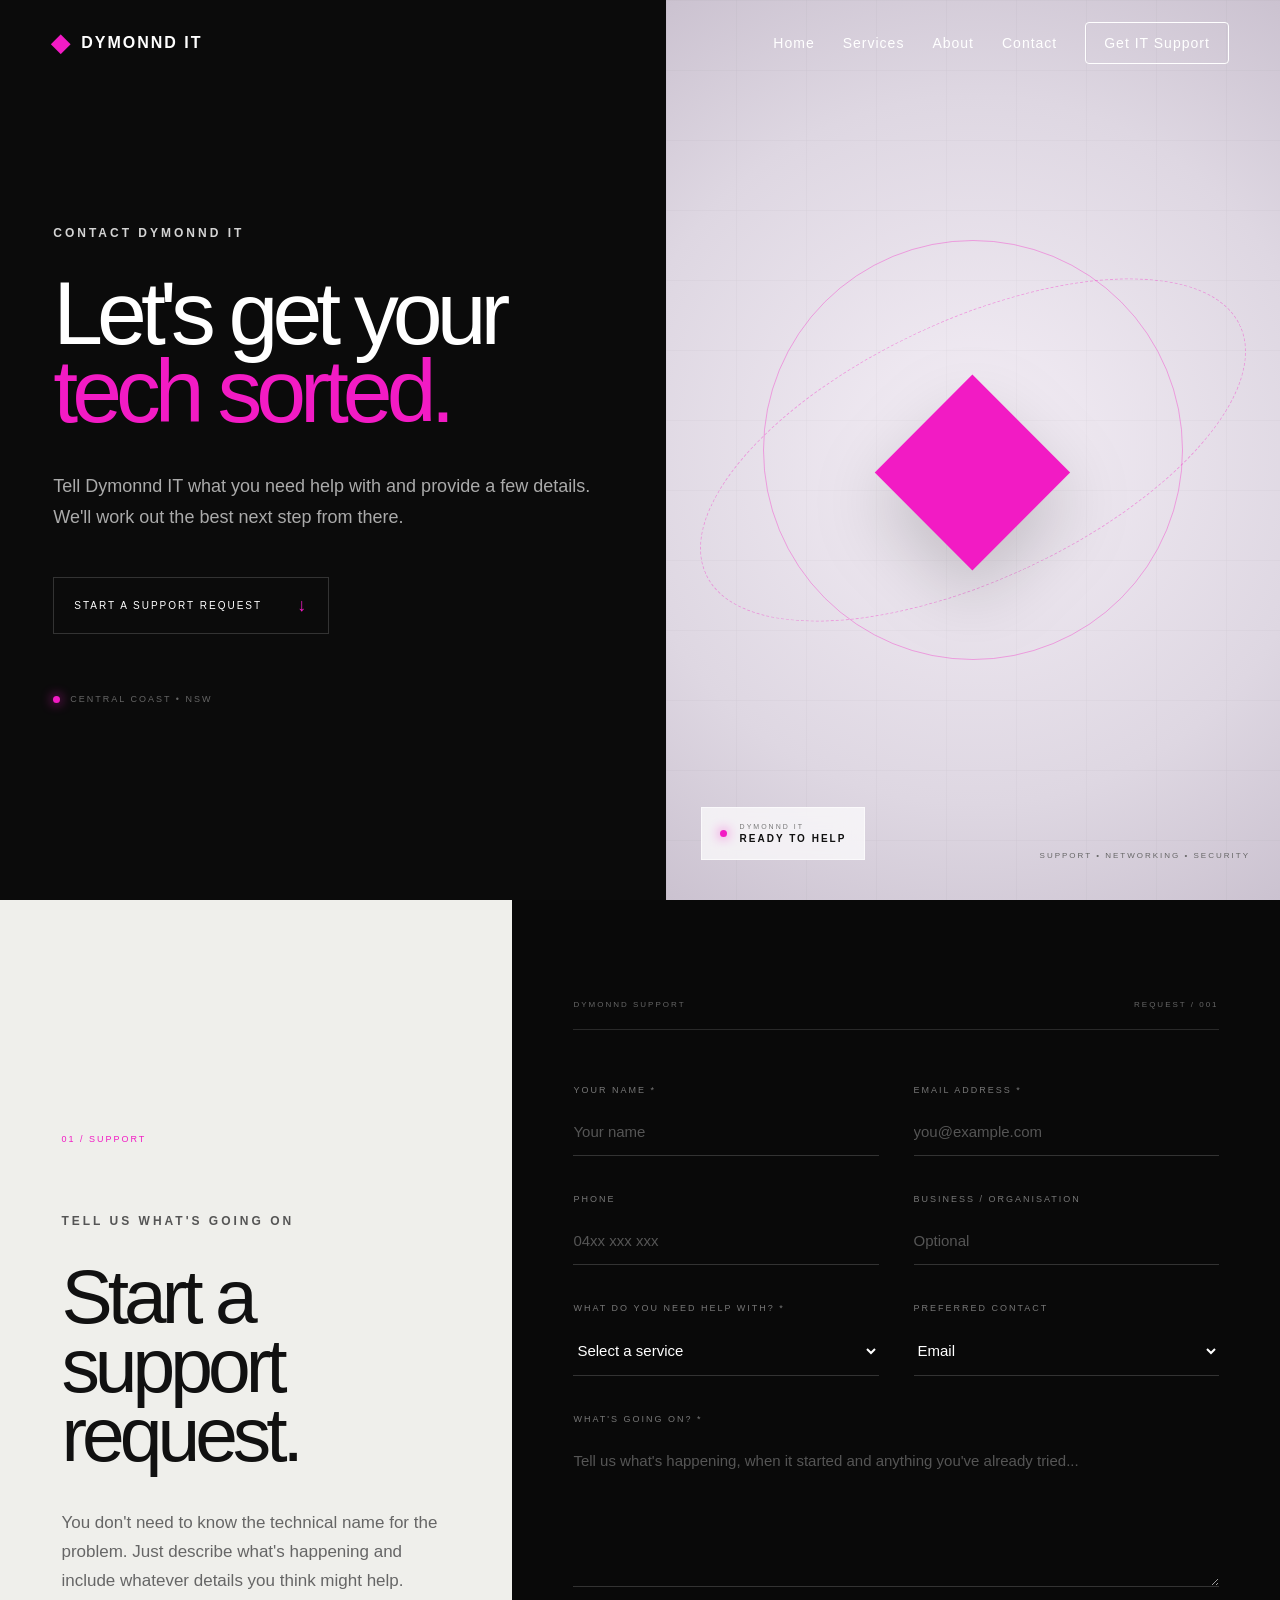
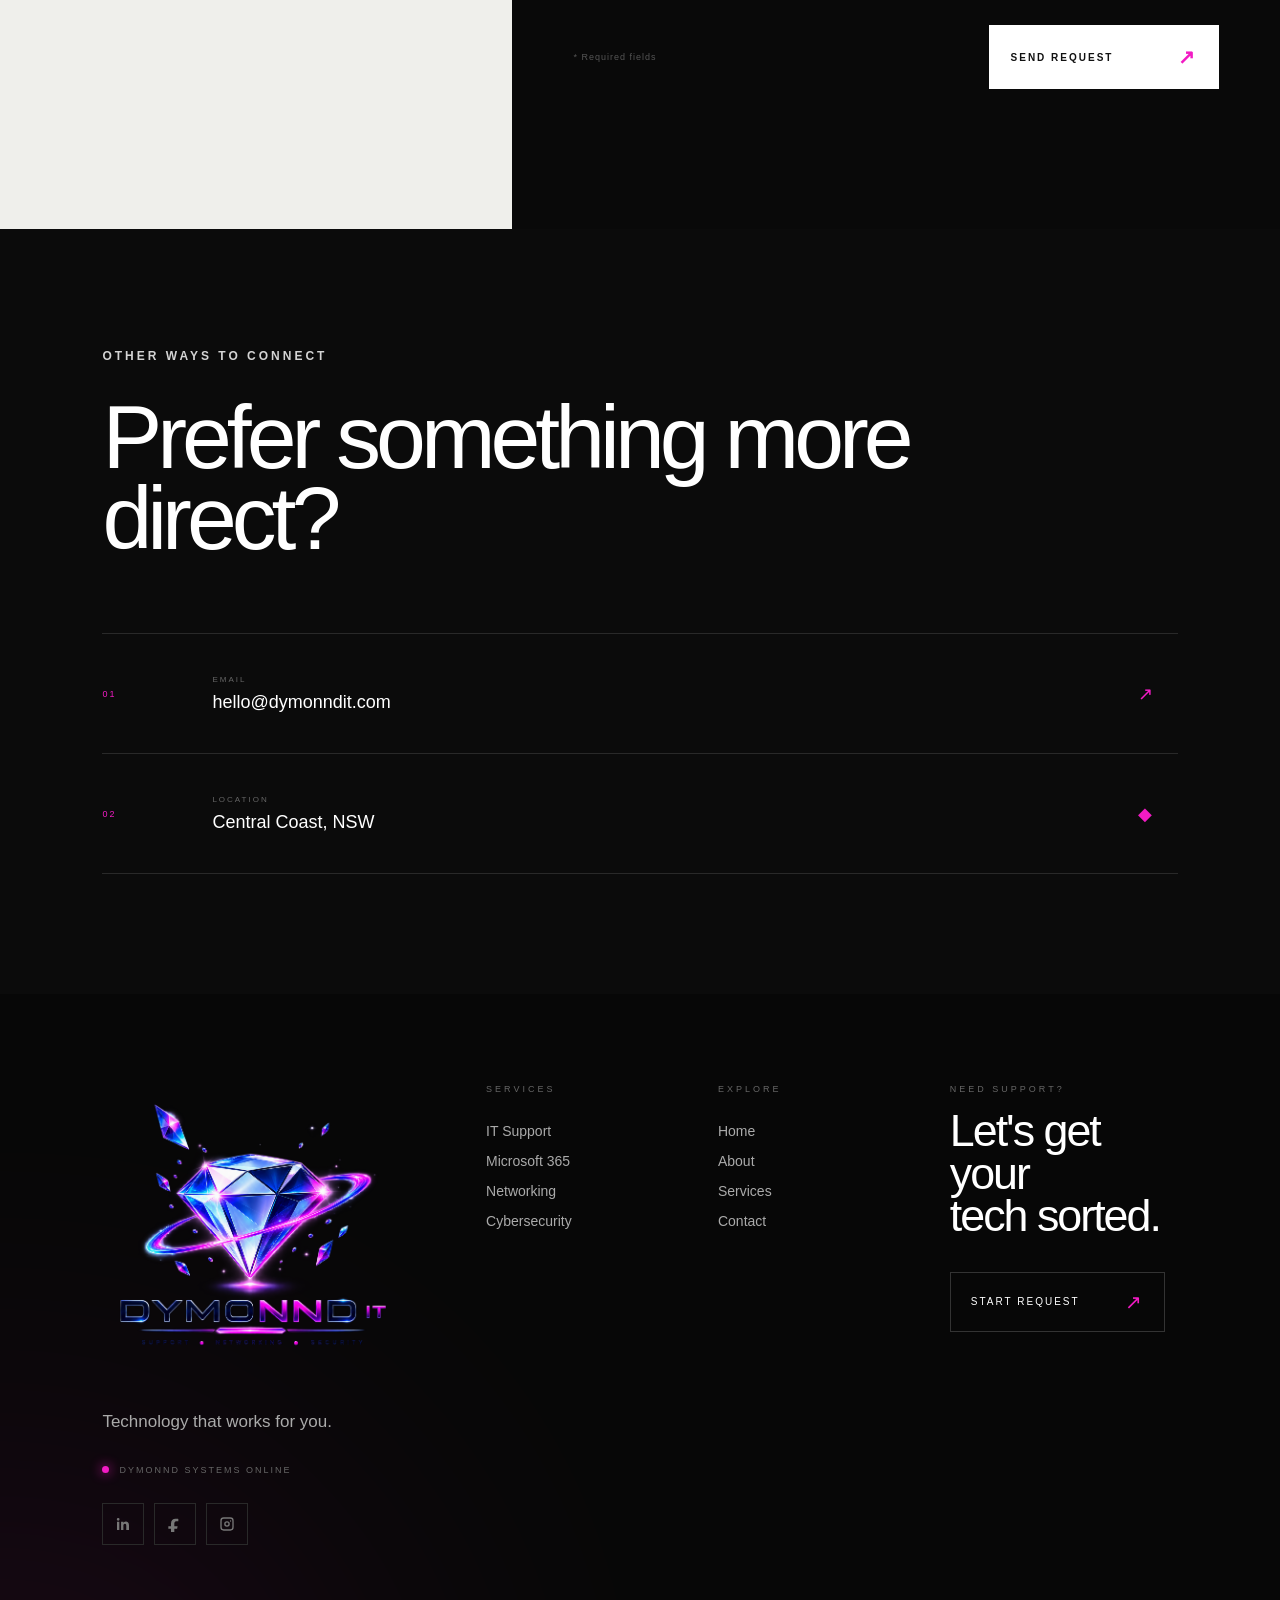
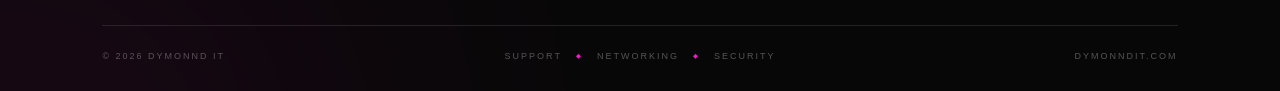
==== contact.html @ 3eb5b834 "Add contact and services pages with corresponding HTML structure and styles - Created contact.html w" ====
<!DOCTYPE html>
<html lang="en">

<head>
    <meta charset="UTF-8">

    <meta
        name="viewport"
        content="width=device-width, initial-scale=1.0"
    >

    <title>Contact | Dymonnd IT</title>

    <link rel="stylesheet" href="css/style.css">
    <link
    rel="icon"
    type="image/png"
    href="favicon.png"
>
</head>


<body>


    <!-- =========================
         NAVIGATION
    ========================== -->

    <header class="site-header">

    <a href="index.html" class="brand">
        <span class="brand-diamond">◆</span>
        <span>DYMONND IT</span>
    </a>


    <!-- DESKTOP NAV -->
    <nav class="desktop-nav">

        <a href="index.html">Home</a>

        <a href="services.html">Services</a>

        <a href="about.html">About</a>

        <a href="contact.html">Contact</a>

        <a
            href="contact.html"
            class="nav-button"
        >
            Get IT Support
        </a>

    </nav>


    <!-- MOBILE MENU BUTTON -->
    <button
        class="menu-toggle"
        type="button"
        aria-label="Open navigation menu"
        aria-expanded="false"
    >

        <span></span>
        <span></span>
        <span></span>

    </button>


    <!-- MOBILE MENU -->
    <div class="mobile-menu">

        <div class="mobile-menu-inner">

            <p class="mobile-menu-label">
                DYMONND / NAVIGATION
            </p>


            <a href="index.html">
                <span>01</span>
                Home
            </a>

            <a href="services.html">
                <span>02</span>
                Services
            </a>

            <a href="about.html">
                <span>03</span>
                About
            </a>

            <a href="contact.html">
                <span>04</span>
                Contact
            </a>


            <a
                href="contact.html"
                class="mobile-support-button"
            >
                GET IT SUPPORT
                <span>↗</span>
            </a>


            <div class="mobile-menu-footer">

                <span class="status-light"></span>

                DYMONND SYSTEMS ONLINE

            </div>

        </div>

    </div>

</header>



    <main>


        <!-- =========================
             CONTACT HERO
        ========================== -->

        <section class="contact-page-hero">


            <!-- LEFT -->
            <div class="contact-page-intro">

                <p class="eyebrow">
                    CONTACT DYMONND IT
                </p>


                <h1>
                    Let's get your
                    <span>tech sorted.</span>
                </h1>


                <p class="contact-page-lead">
                    Tell Dymonnd IT what you need help with and
                    provide a few details. We'll work out the
                    best next step from there.
                </p>


                <a
                    href="#support-form"
                    class="contact-scroll-button"
                >
                    START A SUPPORT REQUEST
                    <span>↓</span>
                </a>


                <div class="contact-page-location">

                    <span></span>

                    CENTRAL COAST • NSW

                </div>

            </div>



            <!-- RIGHT -->
            <div class="contact-page-visual">

                <div class="contact-grid"></div>

                <div class="contact-orbit orbit-contact-one"></div>
                <div class="contact-orbit orbit-contact-two"></div>

                <div class="contact-diamond">
                    ◆
                </div>


                <div class="contact-system-card">

                    <span class="status-light"></span>

                    <div>
                        <small>DYMONND IT</small>
                        <strong>READY TO HELP</strong>
                    </div>

                </div>


                <p class="contact-side-label">
                    SUPPORT • NETWORKING • SECURITY
                </p>

            </div>


        </section>



        <!-- =========================
             SUPPORT FORM
        ========================== -->

        <section
            id="support-form"
            class="support-form-section"
        >


            <!-- FORM INTRO -->
            <div class="support-form-intro">

                <p class="contact-section-number">
                    01 / SUPPORT
                </p>


                <p class="eyebrow dark-eyebrow">
                    TELL US WHAT'S GOING ON
                </p>


                <h2>
                    Start a
                    support request.
                </h2>


                <p>
                    You don't need to know the technical name
                    for the problem. Just describe what's
                    happening and include whatever details
                    you think might help.
                </p>

            </div>



            <!-- FORM -->
            <div class="support-form-panel">

                <form id="supportForm">


                    <div class="form-heading">

                        <span>
                            DYMONND SUPPORT
                        </span>

                        <span>
                            REQUEST / 001
                        </span>

                    </div>



                    <!-- NAME + EMAIL -->
                    <div class="form-row">


                        <div class="form-group">

                            <label for="name">
                                YOUR NAME *
                            </label>

                            <input
                                type="text"
                                id="name"
                                name="name"
                                placeholder="Your name"
                                autocomplete="name"
                                required
                            >

                        </div>



                        <div class="form-group">

                            <label for="email">
                                EMAIL ADDRESS *
                            </label>

                            <input
                                type="email"
                                id="email"
                                name="email"
                                placeholder="you@example.com"
                                autocomplete="email"
                                required
                            >

                        </div>


                    </div>



                    <!-- PHONE + BUSINESS -->
                    <div class="form-row">


                        <div class="form-group">

                            <label for="phone">
                                PHONE
                            </label>

                            <input
                                type="tel"
                                id="phone"
                                name="phone"
                                placeholder="04xx xxx xxx"
                                autocomplete="tel"
                            >

                        </div>



                        <div class="form-group">

                            <label for="business">
                                BUSINESS / ORGANISATION
                            </label>

                            <input
                                type="text"
                                id="business"
                                name="business"
                                placeholder="Optional"
                                autocomplete="organization"
                            >

                        </div>


                    </div>



                    <!-- SERVICE + CONTACT METHOD -->
                    <div class="form-row">


                        <div class="form-group">

                            <label for="service">
                                WHAT DO YOU NEED HELP WITH? *
                            </label>

                            <select
                                id="service"
                                name="service"
                                required
                            >

                                <option value="">
                                    Select a service
                                </option>

                                <option value="IT Support">
                                    IT Support
                                </option>

                                <option value="Microsoft 365">
                                    Microsoft 365
                                </option>

                                <option value="Networking">
                                    Networking
                                </option>

                                <option value="Cybersecurity">
                                    Cybersecurity
                                </option>

                                <option value="Other">
                                    Something Else
                                </option>

                            </select>

                        </div>



                        <div class="form-group">

                            <label for="contact-method">
                                PREFERRED CONTACT
                            </label>

                            <select
                                id="contact-method"
                                name="contact-method"
                            >

                                <option value="Email">
                                    Email
                                </option>

                                <option value="Phone">
                                    Phone
                                </option>

                                <option value="Either">
                                    Either
                                </option>

                            </select>

                        </div>


                    </div>



                    <!-- MESSAGE -->
                    <div class="form-group">

                        <label for="message">
                            WHAT'S GOING ON? *
                        </label>

                        <textarea
                            id="message"
                            name="message"
                            rows="7"
                            placeholder="Tell us what's happening, when it started and anything you've already tried..."
                            required
                        ></textarea>

                    </div>



                    <!-- SUBMIT -->
                    <div class="form-footer">

                        <p>
                            * Required fields
                        </p>


                        <button
                            type="submit"
                            class="form-submit"
                        >

                            <span>
                                SEND REQUEST
                            </span>

                            <span class="submit-arrow">
                                ↗
                            </span>

                        </button>

                    </div>


                    <p
                        id="formStatus"
                        class="form-status"
                        aria-live="polite"
                    ></p>


                </form>

            </div>


        </section>



        <!-- =========================
             OTHER CONTACT OPTIONS
        ========================== -->

        <section class="contact-options">

            <div class="contact-options-heading">

                <p class="eyebrow">
                    OTHER WAYS TO CONNECT
                </p>

                <h2>
                    Prefer something
                    more direct?
                </h2>

            </div>


            <div class="contact-option-grid">


                <a
                    href="mailto:hello@dymonndit.com"
                    class="contact-option"
                >

                    <span>01</span>

                    <div>

                        <small>
                            EMAIL
                        </small>

                        <strong>
                            hello@dymonndit.com
                        </strong>

                    </div>

                    <b>
                        ↗
                    </b>

                </a>


                <div class="contact-option">

                    <span>02</span>

                    <div>

                        <small>
                            LOCATION
                        </small>

                        <strong>
                            Central Coast, NSW
                        </strong>

                    </div>

                    <b>
                        ◆
                    </b>

                </div>


            </div>

        </section>


    </main>



    <!-- =========================
         FOOTER
    ========================== -->

    <footer class="site-footer">

        <div class="footer-main">


            <div class="footer-brand">

                <img
                    src="Newlogo.png"
                    alt="Dymonnd IT"
                    class="footer-logo"
                >

                <p class="footer-tagline">
                    Technology that works for you.
                </p>

                <div class="footer-status">

                    <span class="status-light"></span>

                    DYMONND SYSTEMS ONLINE

                </div>
                <div class="footer-socials">

    <a
        href="#"
        class="social-link"
        aria-label="Dymonnd IT on LinkedIn"
        target="_blank"
        rel="noopener noreferrer"
    >
        <svg viewBox="0 0 24 24" aria-hidden="true">
            <path d="M6.5 8.5H3V21h3.5V8.5ZM4.75 3A2.05 2.05 0 1 0 4.75 7.1 2.05 2.05 0 0 0 4.75 3ZM21 13.9c0-3.8-2-5.6-4.7-5.6-2.2 0-3.2 1.2-3.7 2V8.5H9.1V21h3.5v-6.2c0-1.6.3-3.2 2.3-3.2s2 1.9 2 3.3V21H21v-7.1Z"/>
        </svg>
    </a>


    <a
        href="#"
        class="social-link"
        aria-label="Dymonnd IT on Facebook"
        target="_blank"
        rel="noopener noreferrer"
    >
        <svg viewBox="0 0 24 24" aria-hidden="true">
            <path d="M14 8h3V4.5c-.5-.1-2.2-.2-4.2-.2-4.1 0-6.8 2.5-6.8 7v3.9H2V19h4v9h5v-9h4.2l.7-3.8H11v-3.5C11 10.6 11.3 8 14 8Z"/>
        </svg>
    </a>


    <a
        href="#"
        class="social-link"
        aria-label="Dymonnd IT on Instagram"
        target="_blank"
        rel="noopener noreferrer"
    >
        <svg viewBox="0 0 24 24" aria-hidden="true">
            <path d="M7 2h10a5 5 0 0 1 5 5v10a5 5 0 0 1-5 5H7a5 5 0 0 1-5-5V7a5 5 0 0 1 5-5Zm0 2a3 3 0 0 0-3 3v10a3 3 0 0 0 3 3h10a3 3 0 0 0 3-3V7a3 3 0 0 0-3-3H7Zm5 3.8A4.2 4.2 0 1 1 7.8 12 4.2 4.2 0 0 1 12 7.8Zm0 2A2.2 2.2 0 1 0 14.2 12 2.2 2.2 0 0 0 12 9.8ZM17.3 6.5a1 1 0 1 1-1 1 1 1 0 0 1 1-1Z"/>
        </svg>
    </a>

</div>

            </div>



            <div class="footer-column">

                <p class="footer-heading">
                    SERVICES
                </p>

                <a href="services.html">
                    IT Support
                </a>

                <a href="services.html">
                    Microsoft 365
                </a>

                <a href="services.html">
                    Networking
                </a>

                <a href="services.html">
                    Cybersecurity
                </a>

            </div>



            <div class="footer-column">

                <p class="footer-heading">
                    EXPLORE
                </p>

                <a href="index.html">
                    Home
                </a>

                <a href="about.html">
                    About
                </a>

                <a href="services.html">
                    Services
                </a>

                <a href="contact.html">
                    Contact
                </a>

            </div>



            <div class="footer-contact">

                <p class="footer-heading">
                    NEED SUPPORT?
                </p>

                <h3>
                    Let's get your<br>
                    tech sorted.
                </h3>

                <a
                    href="#support-form"
                    class="footer-button"
                >
                    START REQUEST

                    <span>
                        ↗
                    </span>
                </a>

            </div>

        </div>


        <div class="footer-divider"></div>


        <div class="footer-bottom">

            <p>
                © 2026 DYMONND IT
            </p>


            <div class="footer-bottom-center">

                <span>SUPPORT</span>
                <b>◆</b>

                <span>NETWORKING</span>
                <b>◆</b>

                <span>SECURITY</span>

            </div>


            <p>
                DYMONNDIT.COM
            </p>

        </div>

    </footer>


    <script src="js/script.js"></script>


</body>

</html>
---- css/style.css ----
/* =========================
   DYMONND IT
========================= */

* {
    margin: 0;
    padding: 0;
    box-sizing: border-box;
}

html {
    scroll-behavior: smooth;
}

body {
    font-family: Arial, Helvetica, sans-serif;
    background: #111111;
    color: #ffffff;
    overflow-x: hidden;
}

a {
    color: inherit;
}


/* =========================
   NAVIGATION
========================= */

.site-header {
    position: fixed;
    top: 0;
    left: 0;
    width: 100%;

    display: flex;
    justify-content: space-between;
    align-items: center;

    padding: 22px 4%;

    z-index: 1000;

    transition: 0.3s ease;
}

.site-header.scrolled {
    background: rgba(15, 15, 15, 0.9);
    -webkit-backdrop-filter: blur(14px);
    backdrop-filter: blur(14px);
}
.brand {
    display: flex;
    align-items: center;
    gap: 10px;

    text-decoration: none;
    font-weight: 700;
    letter-spacing: 2px;
}

.brand-diamond {
    color: #f21bc4;
    font-size: 24px;
}

nav {
    display: flex;
    align-items: center;
    gap: 28px;
}

nav a {
    text-decoration: none;
    font-size: 14px;
    letter-spacing: 1px;
}

nav a:hover {
    color: #f21bc4;
}

.nav-button {
    border: 1px solid white;
    padding: 12px 18px;
    border-radius: 4px;
}


/* =========================
   HERO
========================= */

.hero {
    width: 100%;
    min-height: 100vh;

    display: grid;
    grid-template-columns: 48% 52%;
}

.hero-left {
    background: #181818;

    display: flex;
    align-items: center;

    padding: 120px 7%;
}

.hero-content {
    max-width: 680px;
}

.eyebrow {
    font-size: 12px;
    letter-spacing: 3px;
    font-weight: 700;

    margin-bottom: 34px;

    color: #d4d4d4;
}

.hero h1 {
    font-size: clamp(4rem, 6vw, 7rem);
    line-height: 0.92;
    font-weight: 400;
    letter-spacing: -4px;

    margin-bottom: 40px;
}

.hero h1 span {
    display: block;
    color: #f21bc4;
}

.hero-description {
    max-width: 560px;

    font-size: 20px;
    line-height: 1.6;

    color: #c6c6c6;

    margin-bottom: 40px;
}

.hero-actions {
    display: flex;
    align-items: center;
    gap: 12px;
}

.primary-button {
    background: white;
    color: #111;

    padding: 18px 28px;

    text-decoration: none;

    font-size: 13px;
    font-weight: 700;

    letter-spacing: 2px;

    border-radius: 4px;

    transition: 0.25s;
}

.primary-button:hover {
    background: #f21bc4;
    color: white;

    transform: translateY(-3px);
}

.round-button {
    width: 56px;
    height: 56px;

    border-radius: 50%;

    display: flex;
    align-items: center;
    justify-content: center;

    text-decoration: none;

    background: #080808;

    font-size: 22px;

    transition: 0.25s;
}

.round-button:hover {
    background: #f21bc4;
}


/* =========================
   HERO RIGHT
========================= */

.hero-right {
    position: relative;

    overflow: hidden;

    display: flex;
    align-items: center;
    justify-content: center;

    background:
        radial-gradient(
            circle at center,
            #ffffff 0%,
            #ece9f2 40%,
            #d7d2df 100%
        );
}

.hero-logo {
    width: min(75%, 720px);

    position: relative;
    z-index: 3;

    mix-blend-mode: multiply;

    animation: floatLogo 5s ease-in-out infinite;
}

.hero-glow {
    position: absolute;

    width: 550px;
    height: 550px;

    border-radius: 50%;

    background: #f21bc4;

    filter: blur(180px);

    opacity: 0.18;
}

.side-label {
    position: absolute;

    right: 30px;
    bottom: 30px;

    color: #333;

    font-size: 11px;

    letter-spacing: 3px;
}

@keyframes floatLogo {

    0% {
        transform: translateY(0);
    }

    50% {
        transform: translateY(-15px);
    }

    100% {
        transform: translateY(0);
    }

}


/* =========================
   SERVICES INTRO
========================= */

.services-intro {
    min-height: 70vh;

    background: #f0f0ec;
    color: #111;

    display: flex;
    flex-direction: column;
    justify-content: center;

    padding: 100px 8%;
}

.dark-eyebrow {
    color: #555;
}

.services-intro h2 {
    font-size: clamp(4rem, 7vw, 8rem);

    font-weight: 400;
    letter-spacing: -5px;

    line-height: 0.95;

    max-width: 1100px;

    margin-bottom: 40px;
}

.section-description {
    max-width: 700px;

    font-size: 21px;
    line-height: 1.6;

    color: #555;
}

/* =========================
   SCROLLING SERVICES
========================= */

.services-scroll {
    display: grid;

    grid-template-columns:
        48% 52%;

    position: relative;

    background: #181818;
}


/* LEFT SIDE */

.service-story {
    background: #181818;
}

.service-step {
    min-height: 100vh;

    display: flex;
    flex-direction: column;
    justify-content: center;

    padding: 100px 10%;

    border-bottom: 1px solid #2b2b2b;

    opacity: 0.25;

    transition:
        opacity 0.5s ease,
        transform 0.5s ease;
}

.service-step.active {
    opacity: 1;
}

.service-index {
    font-size: 11px;
    letter-spacing: 3px;

    margin-bottom: 80px;

    color: #777;
}

.service-step-content {
    max-width: 620px;
}

.service-step h2 {
    font-size: clamp(3.8rem, 5vw, 6.3rem);

    line-height: 0.94;

    letter-spacing: -4px;

    font-weight: 400;

    margin-bottom: 35px;
}

.service-step .eyebrow {
    color: #f21bc4;

    margin-bottom: 25px;
}

.service-description {
    max-width: 520px;

    color: #aaa;

    font-size: 18px;

    line-height: 1.7;
}


/* RIGHT SIDE */

.service-sticky {
    height: 100vh;

    position: sticky;

    top: 0;

    align-self: start;

    overflow: hidden;

    background:
        radial-gradient(
            circle at center,
            #ffffff 0%,
            #eeeaf1 45%,
            #d9d4df 100%
        );
}


/* Subtle technical grid */

.stage-grid {
    position: absolute;

    inset: 0;

    opacity: 0.2;

    background-image:
        linear-gradient(
            rgba(0, 0, 0, 0.08) 1px,
            transparent 1px
        ),
        linear-gradient(
            90deg,
            rgba(0, 0, 0, 0.08) 1px,
            transparent 1px
        );

    background-size: 70px 70px;
}


/* Visual layers */

.stage-visual {
    position: absolute;

    inset: 0;

    display: flex;
    flex-direction: column;
    align-items: center;
    justify-content: center;

    opacity: 0;

    transform:
        scale(0.92)
        translateY(30px);

    transition:
        opacity 0.6s ease,
        transform 0.8s cubic-bezier(
            0.16,
            1,
            0.3,
            1
        );
}

.stage-visual.active {
    opacity: 1;

    transform:
        scale(1)
        translateY(0);
}


/* Number */

.stage-number {
    position: absolute;

    top: 35px;
    left: 40px;

    color: #555;

    font-size: 11px;

    letter-spacing: 3px;
}



/* Bottom label */

.stage-text {
    position: absolute;

    bottom: 45px;
    left: 45px;

    display: flex;
    flex-direction: column;

    color: #111;
}

.stage-text span {
    font-size: 10px;

    letter-spacing: 3px;

    margin-bottom: 5px;

    color: #777;
}

.stage-text strong {
    font-size: 16px;

    letter-spacing: 2px;
}


/* Accent line */

.service-sticky::after {
    content: "";

    position: absolute;

    bottom: 0;
    left: 0;

    width: 100%;
    height: 5px;

    background: #f21bc4;
}
/* =========================
   SERVICE PROGRESS
========================= */

.service-progress {
    position: absolute;
    right: 28px;
    top: 50%;

    transform: translateY(-50%);

    display: flex;
    flex-direction: column;
    gap: 12px;

    z-index: 20;
}

.progress-dot {
    width: 7px;
    height: 7px;

    border-radius: 50%;

    background: #aaa;

    transition: 0.35s ease;
}

.progress-dot.active {
    height: 28px;

    border-radius: 10px;

    background: #f21bc4;
}


/* =========================
   IT SUPPORT VISUAL
========================= */

.support-visual {
    position: relative;

    width: 460px;
    height: 420px;

    display: flex;
    align-items: center;
    justify-content: center;
}

.monitor {
    width: 350px;
    height: 230px;

    background: #121212;

    border: 2px solid #292929;

    border-radius: 9px;

    padding: 25px;

    box-shadow:
        0 30px 80px rgba(0, 0, 0, 0.2),
        0 0 80px rgba(242, 27, 196, 0.12);
}

.monitor-top {
    display: flex;
    gap: 6px;

    margin-bottom: 35px;
}

.monitor-top span {
    width: 7px;
    height: 7px;

    background: #555;

    border-radius: 50%;
}

.terminal-line {
    height: 5px;

    margin-bottom: 14px;

    background: #f21bc4;

    border-radius: 20px;

    opacity: 0.85;
}

.terminal-line.long {
    width: 80%;
}

.terminal-line.medium {
    width: 58%;
}

.terminal-line.short {
    width: 35%;
}

.terminal-status {
    display: flex;
    align-items: center;
    gap: 9px;

    margin-top: 36px;

    color: #aaa;

    font-size: 9px;

    letter-spacing: 2px;
}

.status-dot {
    width: 7px;
    height: 7px;

    border-radius: 50%;

    background: #f21bc4;

    box-shadow:
        0 0 15px #f21bc4;
}

.monitor-stand {
    position: absolute;

    width: 90px;
    height: 60px;

    background: #171717;

    bottom: 45px;

    clip-path:
        polygon(
            35% 0,
            65% 0,
            75% 75%,
            100% 75%,
            100% 100%,
            0 100%,
            0 75%,
            25% 75%
        );
}

.diagnostic-badge {
    position: absolute;

    right: 15px;
    top: 55px;

    width: 75px;
    height: 75px;

    display: flex;
    align-items: center;
    justify-content: center;

    border-radius: 50%;

    background: #f21bc4;

    color: white;

    font-size: 28px;

    box-shadow:
        0 0 45px rgba(242, 27, 196, 0.4);
}


/* =========================
   MICROSOFT 365 VISUAL
========================= */

.cloud-visual {
    position: relative;

    width: 450px;
    height: 450px;

    display: flex;
    align-items: center;
    justify-content: center;
}

.cloud-core {
    width: 160px;
    height: 160px;

    border-radius: 36px;

    background: #181818;

    color: white;

    display: flex;
    align-items: center;
    justify-content: center;

    font-size: 42px;

    font-weight: 600;

    box-shadow:
        0 30px 80px rgba(0, 0, 0, 0.15),
        0 0 70px rgba(242, 27, 196, 0.15);

    z-index: 5;
}

.cloud-core span {
    color: #f21bc4;
}

.orbit {
    position: absolute;

    border: 1px solid rgba(0, 0, 0, 0.15);

    border-radius: 50%;
}

.orbit-one {
    width: 310px;
    height: 310px;
}

.orbit-two {
    width: 410px;
    height: 410px;
}

.app-tile {
    position: absolute;

    width: 64px;
    height: 64px;

    border-radius: 14px;

    background: white;

    display: flex;
    align-items: center;
    justify-content: center;

    color: #111;

    font-weight: bold;

    font-size: 20px;

    box-shadow:
        0 15px 40px rgba(0, 0, 0, 0.12);

    z-index: 6;
}

.tile-one {
    top: 30px;
}

.tile-two {
    right: 15px;
}

.tile-three {
    bottom: 25px;
}

.tile-four {
    left: 15px;
}


/* =========================
   NETWORK VISUAL
========================= */

.network-visual {
    position: relative;

    width: 480px;
    height: 430px;

    display: flex;
    align-items: center;
    justify-content: center;
}

.switch-device {
    width: 350px;
    height: 120px;

    background: #151515;

    border: 1px solid #333;

    border-radius: 10px;

    padding: 23px;

    position: relative;

    z-index: 5;

    box-shadow:
        0 25px 70px rgba(0, 0, 0, 0.25),
        0 0 70px rgba(242, 27, 196, 0.1);
}

.switch-title {
    color: #777;

    font-size: 8px;

    letter-spacing: 2px;

    margin-bottom: 23px;
}

.ports {
    display: grid;

    grid-template-columns:
        repeat(8, 1fr);

    gap: 8px;
}

.ports span {
    height: 23px;

    background: #050505;

    border: 1px solid #444;

    position: relative;
}

.ports span::after {
    content: "";

    position: absolute;

    width: 5px;
    height: 5px;

    border-radius: 50%;

    background: #f21bc4;

    bottom: -12px;
    left: 50%;

    transform: translateX(-50%);

    box-shadow:
        0 0 10px #f21bc4;
}

.network-node {
    width: 18px;
    height: 18px;

    position: absolute;

    border-radius: 50%;

    background: #f21bc4;

    box-shadow:
        0 0 25px rgba(242, 27, 196, 0.6);

    z-index: 3;
}

.node-one {
    top: 30px;
    left: 100px;
}

.node-two {
    top: 60px;
    right: 65px;
}

.node-three {
    bottom: 40px;
    left: 65px;
}

.node-four {
    bottom: 25px;
    right: 110px;
}

.network-line {
    position: absolute;

    height: 1px;

    background:
        linear-gradient(
            90deg,
            transparent,
            #f21bc4,
            transparent
        );

    transform-origin: left center;

    opacity: 0.45;
}

.line-one {
    width: 170px;
    top: 60px;
    left: 110px;

    transform: rotate(30deg);
}

.line-two {
    width: 190px;
    right: 75px;
    top: 80px;

    transform: rotate(145deg);
}

.line-three {
    width: 180px;
    bottom: 70px;
    left: 70px;

    transform: rotate(-25deg);
}

.line-four {
    width: 190px;
    bottom: 65px;
    right: 110px;

    transform: rotate(205deg);
}


/* =========================
   SECURITY VISUAL
========================= */

.security-visual {
    position: relative;

    width: 450px;
    height: 450px;

    display: flex;
    justify-content: center;
    align-items: center;
}

.security-ring {
    position: absolute;

    border-radius: 50%;

    border:
        1px solid
        rgba(242, 27, 196, 0.3);
}

.ring-one {
    width: 300px;
    height: 300px;
}

.ring-two {
    width: 400px;
    height: 400px;

    border-style: dashed;

    animation:
        spinRing 18s linear infinite;
}

.shield {
    width: 210px;
    height: 245px;

    display: flex;
    justify-content: center;
    align-items: center;

    background:
        linear-gradient(
            145deg,
            #f21bc4,
            #8f2bff
        );

    clip-path:
        polygon(
            50% 0,
            92% 18%,
            84% 72%,
            50% 100%,
            16% 72%,
            8% 18%
        );

    box-shadow:
        0 0 100px
        rgba(242, 27, 196, 0.4);

    position: relative;

    z-index: 4;
}

.lock {
    display: flex;
    flex-direction: column;
    align-items: center;
}

.lock-loop {
    width: 55px;
    height: 50px;

    border:
        9px solid white;

    border-bottom: none;

    border-radius:
        30px 30px 0 0;
}

.lock-body {
    width: 80px;
    height: 68px;

    border-radius: 8px;

    background: white;

    display: flex;
    align-items: center;
    justify-content: center;
}

.lock-body span {
    width: 9px;
    height: 24px;

    border-radius: 10px;

    background: #181818;
}

.scan-line {
    position: absolute;

    width: 330px;
    height: 2px;

    background: #f21bc4;

    box-shadow:
        0 0 20px #f21bc4;

    animation:
        scanSecurity 3s ease-in-out infinite;

    z-index: 10;
}


/* =========================
   VISUAL ANIMATIONS
========================= */

.stage-visual.active .monitor {
    animation:
        visualEnter
        0.8s ease both;
}

.stage-visual.active .cloud-core {
    animation:
        visualEnter
        0.8s ease both;
}

.stage-visual.active .switch-device {
    animation:
        visualEnter
        0.8s ease both;
}

.stage-visual.active .shield {
    animation:
        visualEnter
        0.8s ease both;
}

.stage-visual.active .app-tile {
    animation:
        tileFloat
        4s ease-in-out infinite;
}

@keyframes visualEnter {

    from {
        transform:
            scale(0.8)
            translateY(40px);

        opacity: 0;
    }

    to {
        transform:
            scale(1)
            translateY(0);

        opacity: 1;
    }

}

@keyframes tileFloat {

    0%,
    100% {
        transform: translateY(0);
    }

    50% {
        transform: translateY(-10px);
    }

}

@keyframes spinRing {

    from {
        transform: rotate(0deg);
    }

    to {
        transform: rotate(360deg);
    }

}

@keyframes scanSecurity {

    0%,
    100% {
        transform: translateY(-130px);
        opacity: 0;
    }

    20%,
    80% {
        opacity: 1;
    }

    50% {
        transform: translateY(130px);
    }

}




/* =========================
   ABOUT / FOUNDER
========================= */

.about-founder {
    min-height: 100vh;

    display: grid;

    grid-template-columns:
        48% 52%;

    background: #0b0b0b;

    color: white;
}


/* =========================
   PHOTO SIDE
========================= */

.about-photo-side {
    min-height: 100vh;

    display: flex;
    align-items: center;
    justify-content: center;

    padding: 8%;

    position: relative;

    background:
        radial-gradient(
            circle at center,
            #251529 0%,
            #111 55%,
            #080808 100%
        );
}


.photo-frame {
    width: min(620px, 92%);
    height: auto;
    aspect-ratio: 16 / 9;

    position: relative;
    overflow: hidden;

    border: 1px solid rgba(255, 255, 255, 0.08);

    background: #0b0b0b;
}


.about-photo {
    width: 100%;
    height: 100%;

    object-fit: contain;
    object-position: center;

    position: relative;
    z-index: 2;

    filter:
        contrast(1.05)
        saturate(0.9);
}


.photo-glow {
    position: absolute;

    width: 300px;
    height: 300px;

    right: -100px;
    bottom: -100px;

    border-radius: 50%;

    background: #f21bc4;

    filter: blur(100px);

    opacity: 0.35;

    z-index: 3;

    pointer-events: none;
}


.photo-label {
    position: absolute;

    left: 20px;
    bottom: 20px;

    z-index: 5;

    display: flex;
    align-items: center;

    gap: 10px;

    padding: 12px 15px;

    background: rgba(5, 5, 5, 0.85);

    -webkit-backdrop-filter: blur(12px);
    backdrop-filter: blur(12px);

    color: #aaa;

    font-size: 8px;
    letter-spacing: 2px;
}


/* =========================
   ABOUT TEXT
========================= */

.about-content {
    min-height: 100vh;

    display: flex;
    flex-direction: column;
    justify-content: center;

    padding:
        100px 10%;
}


.about-content h2 {
    max-width: 800px;

    font-size:
        clamp(4rem, 6vw, 7rem);

    line-height: 0.9;

    letter-spacing: -5px;

    font-weight: 400;

    margin-bottom: 45px;
}


.about-content h2 span {
    display: block;

    color: #f21bc4;
}


.about-lead {
    font-size: 23px;

    max-width: 650px;

    margin-bottom: 22px;
}


.about-description {
    max-width: 650px;

    color: #999;

    font-size: 17px;

    line-height: 1.75;

    margin-bottom: 60px;
}


/* =========================
   ABOUT DETAILS
========================= */

.about-details {
    width: 100%;

    max-width: 700px;

    border-top:
        1px solid #292929;
}


.about-detail {
    display: grid;

    grid-template-columns:
        60px 1fr;

    gap: 20px;

    padding:
        22px 0;

    border-bottom:
        1px solid #292929;
}


.about-detail > span {
    color: #f21bc4;

    font-size: 9px;

    letter-spacing: 2px;
}


.about-detail strong {
    display: block;

    margin-bottom: 5px;

    font-size: 11px;

    letter-spacing: 2px;
}


.about-detail p {
    color: #777;

    font-size: 13px;
}


/* =========================
   ABOUT MOBILE
========================= */

@media (max-width: 900px) {

    .about-founder {
        grid-template-columns:
            1fr;
    }


    .about-photo-side {
        min-height: auto;

        padding:
            80px 7%;
    }


    .photo-frame {
        height: 550px;
        background: #0b0b0b;
    }


    .about-content {
        min-height: auto;

        padding:
            90px 7%;
    }


    .about-content h2 {
        letter-spacing: -3px;
    }

}


@media (max-width: 550px) {

    .photo-frame {
        height: 480px;

        width: 100%;
    }

}

/* =========================
   CONTACT
========================= */

.contact {
    min-height: 80vh;

    display: flex;
    flex-direction: column;
    justify-content: center;

    padding: 100px 8%;

    background: #f21bc4;
    color: #111;
}

.contact h2 {
    font-size: clamp(4rem, 8vw, 9rem);

    font-weight: 400;

    letter-spacing: -6px;

    line-height: 0.9;

    margin-bottom: 35px;
}

.contact > p {
    max-width: 650px;

    font-size: 20px;

    margin-bottom: 40px;
}

.contact-button {
    width: fit-content;

    background: #111;
    color: white;

    text-decoration: none;

    padding: 18px 28px;

    font-size: 13px;

    letter-spacing: 2px;

    font-weight: bold;

    border-radius: 4px;

    transition: 0.25s;
}

.contact-button:hover {
    transform: translateY(-4px);
}


/* =========================
   DYMONND IT FOOTER
========================= */

.site-footer {
    background: #070707;
    color: white;

    padding: 90px 8% 30px;

    position: relative;
    overflow: hidden;
}


/* Pink ambient glow */

.site-footer::before {
    content: "";

    position: absolute;

    width: 600px;
    height: 600px;

    left: -300px;
    bottom: -400px;

    background: #f21bc4;

    border-radius: 50%;

    filter: blur(190px);

    opacity: 0.12;

    pointer-events: none;
}


/* =========================
   MAIN LAYOUT
========================= */

.footer-main {
    width: 100%;
    max-width: 1400px;

    margin: 0 auto;

    display: grid;

    grid-template-columns:
        2fr
        1fr
        1fr
        1.5fr;

    gap: 80px;

    align-items: start;

    position: relative;
    z-index: 2;
}


/* =========================
   BRAND
========================= */

.footer-brand {
    max-width: 340px;
}

.footer-logo {
    display: block;

    width: 300px;
    max-width: 100%;

    margin-bottom: 25px;
}

.footer-tagline {
    color: #aaa;

    font-size: 17px;
    line-height: 1.5;

    max-width: 240px;

    margin-bottom: 30px;
}


.footer-status {
    display: flex;
    align-items: center;

    gap: 10px;

    color: #666;

    font-size: 9px;
    letter-spacing: 2px;
}

.status-light {
    width: 7px;
    height: 7px;

    flex-shrink: 0;

    border-radius: 50%;

    background: #f21bc4;

    box-shadow:
        0 0 12px #f21bc4;

    animation: statusPulse 2s ease-in-out infinite;
}


/* =========================
   LINKS
========================= */

.footer-column {
    display: flex;

    flex-direction: column;

    align-items: flex-start;

    gap: 14px;
}

.footer-heading {
    color: #666;

    font-size: 9px;

    letter-spacing: 3px;

    margin-bottom: 15px;
}

.footer-column a {
    color: #aaa;

    text-decoration: none;

    font-size: 14px;

    transition: 0.25s ease;
}

.footer-column a:hover {
    color: #f21bc4;

    transform: translateX(4px);
}


/* =========================
   CONTACT
========================= */

.footer-contact {
    max-width: 350px;
}

.footer-contact h3 {
    font-size: clamp(2.5rem, 3.5vw, 4rem);

    line-height: 0.95;

    font-weight: 400;

    letter-spacing: -2px;

    margin: 0 0 35px;
}

.footer-button {
    display: inline-flex;

    align-items: center;

    justify-content: space-between;

    gap: 45px;

    padding: 17px 20px;

    border: 1px solid #333;

    color: white;

    text-decoration: none;

    font-size: 10px;

    letter-spacing: 2px;

    transition: 0.3s ease;
}

.footer-button span {
    color: #f21bc4;

    font-size: 20px;
}

.footer-button:hover {
    background: #f21bc4;

    border-color: #f21bc4;

    color: #111;

    transform: translateY(-3px);
}

.footer-button:hover span {
    color: #111;
}


/* =========================
   BOTTOM
========================= */

.footer-divider {
    width: 100%;
    max-width: 1400px;

    height: 1px;

    background: #222;

    margin: 80px auto 25px;
}


.footer-bottom {
    width: 100%;
    max-width: 1400px;

    margin: 0 auto;

    display: grid;

    grid-template-columns:
        1fr auto 1fr;

    align-items: center;

    gap: 30px;

    color: #555;

    font-size: 9px;

    letter-spacing: 2px;
}

.footer-bottom p:last-child {
    text-align: right;
}


.footer-bottom-center {
    display: flex;

    align-items: center;

    gap: 14px;
}

.footer-bottom-center b {
    color: #f21bc4;

    font-size: 6px;
}


/* =========================
   STATUS
========================= */

@keyframes statusPulse {

    0%,
    100% {
        opacity: 1;

        box-shadow:
            0 0 12px #f21bc4;
    }

    50% {
        opacity: 0.3;

        box-shadow:
            0 0 3px #f21bc4;
    }

}


/* =========================
   TABLET
========================= */

@media (max-width: 1100px) {

    .footer-main {
        grid-template-columns:
            1.5fr 1fr 1fr;
    }

    .footer-contact {
        grid-column: 1 / -1;

        margin-top: 25px;
    }

}
/* =========================
   HOME ABOUT TEASER
========================= */

.home-about {
    min-height: 85vh;

    padding: 110px 8%;

    background: #0b0b0b;

    color: white;
}


.home-about-label {
    display: flex;

    justify-content: space-between;

    align-items: flex-start;

    margin-bottom: 80px;

    color: #666;

    font-size: 9px;

    letter-spacing: 2px;
}


.home-about-main {
    display: grid;

    grid-template-columns:
        1.4fr 0.6fr;

    gap: 80px;

    align-items: end;
}


.home-about h2 {
    font-size:
        clamp(4rem, 7vw, 8rem);

    line-height: 0.9;

    letter-spacing: -5px;

    font-weight: 400;
}


.home-about h2 span {
    display: block;

    color: #f21bc4;
}


.home-about-copy p {
    color: #999;

    font-size: 17px;

    line-height: 1.7;

    margin-bottom: 35px;
}


.outline-button {
    display: inline-flex;

    align-items: center;

    gap: 35px;

    padding: 17px 20px;

    border: 1px solid #333;

    color: white;

    text-decoration: none;

    font-size: 10px;

    letter-spacing: 2px;

    transition: 0.3s ease;
}


.outline-button span {
    color: #f21bc4;

    font-size: 18px;
}


.outline-button:hover {
    background: #f21bc4;

    border-color: #f21bc4;

    color: #111;

    transform: translateY(-3px);
}


.outline-button:hover span {
    color: #111;
}


/* =========================
   HOME CTA
========================= */

.home-cta {
    min-height: 75vh;

    display: flex;

    flex-direction: column;

    align-items: flex-start;

    justify-content: center;

    padding: 100px 8%;

    background: #f21bc4;

    color: #111;
}


.home-cta > p {
    font-size: 9px;

    letter-spacing: 3px;

    margin-bottom: 35px;
}


.home-cta h2 {
    max-width: 1000px;

    font-size:
        clamp(4rem, 8vw, 9rem);

    line-height: 0.88;

    letter-spacing: -6px;

    font-weight: 400;

    margin-bottom: 50px;
}


.cta-button {
    display: inline-flex;

    align-items: center;

    gap: 45px;

    padding: 18px 22px;

    background: #111;

    color: white;

    text-decoration: none;

    font-size: 10px;

    letter-spacing: 2px;

    transition: 0.3s ease;
}


.cta-button span {
    color: #f21bc4;

    font-size: 20px;
}


.cta-button:hover {
    transform: translateY(-4px);
}


/* MOBILE */

@media (max-width: 900px) {

    .home-about-main {
        grid-template-columns: 1fr;

        gap: 50px;
    }


    .home-about h2 {
        letter-spacing: -3px;
    }


    .home-cta h2 {
        letter-spacing: -3px;
    }

}


/* =========================
   MOBILE
========================= */

@media (max-width: 700px) {

    .site-footer {
        padding: 70px 7% 25px;
    }

    .footer-main {
        grid-template-columns:
            1fr 1fr;

        gap: 50px 30px;
    }

    .footer-brand {
        grid-column: 1 / -1;
    }

    .footer-contact {
        grid-column: 1 / -1;
    }

    .footer-logo {
        width: 260px;
    }

    .footer-bottom {
        grid-template-columns: 1fr;

        gap: 15px;
    }

    .footer-bottom-center {
        display: none;
    }

    .footer-bottom p:last-child {
        text-align: left;
    }

}
/* ==================================================
   ABOUT PAGE
================================================== */


/* =========================
   HERO
========================= */

.about-page-hero {
    min-height: 100vh;

    display: grid;
    grid-template-columns: 52% 48%;

    background: #0b0b0b;

    color: white;
}


.about-page-intro {
    min-height: 100vh;

    display: flex;
    flex-direction: column;
    justify-content: center;

    padding: 130px 8% 100px;
}


.about-page-intro h1 {
    max-width: 850px;

    font-size:
        clamp(4.5rem, 7vw, 8rem);

    line-height: 0.88;

    letter-spacing: -6px;

    font-weight: 400;

    margin-bottom: 45px;
}


.about-page-intro h1 span {
    display: block;

    color: #f21bc4;
}


.about-page-lead {
    max-width: 580px;

    color: #aaa;

    font-size: 19px;

    line-height: 1.7;

    margin-bottom: 50px;
}


.about-location {
    display: flex;
    align-items: center;

    gap: 10px;

    color: #666;

    font-size: 9px;

    letter-spacing: 2px;
}


.about-location span {
    width: 7px;
    height: 7px;

    border-radius: 50%;

    background: #f21bc4;

    box-shadow:
        0 0 12px #f21bc4;
}


/* =========================
   HERO PHOTO
========================= */

.about-page-photo-area {
    min-height: 100vh;

    display: flex;
    align-items: center;
    justify-content: center;

    padding: 100px 7%;

    background:
        radial-gradient(
            circle at center,
            #2a172d 0%,
            #111 55%,
            #080808 100%
        );
}


.about-page-photo-frame {
    width: min(700px, 100%);

    aspect-ratio: 16 / 10;

    position: relative;

    overflow: hidden;

    border:
        1px solid
        rgba(255, 255, 255, 0.08);

    background: #050505;
}


.about-page-photo {
    width: 100%;
    height: 100%;

    object-fit: cover;
    object-position: center;

    display: block;
}


.about-photo-overlay {
    position: absolute;

    inset: 0;

    background:
        linear-gradient(
            to top,
            rgba(0,0,0,0.55),
            transparent 45%
        );

    pointer-events: none;
}


.about-photo-tag {
    position: absolute;

    left: 22px;
    bottom: 22px;

    display: flex;
    align-items: center;

    gap: 10px;

    padding: 12px 15px;

    background:
        rgba(5,5,5,0.8);

    -webkit-backdrop-filter:
        blur(12px);

    backdrop-filter:
        blur(12px);

    color: #aaa;

    font-size: 8px;

    letter-spacing: 2px;
}



/* =========================
   STORY
========================= */

.about-story {
    min-height: 90vh;

    display: grid;

    grid-template-columns:
        180px 1fr;

    gap: 70px;

    align-items: center;

    padding: 120px 8%;

    background: #efefeb;

    color: #111;
}


.about-story-label {
    align-self: start;

    display: flex;
    flex-direction: column;

    gap: 10px;

    padding-top: 10px;
}


.about-story-label span {
    color: #f21bc4;

    font-size: 10px;

    letter-spacing: 2px;
}


.about-story-label p {
    color: #777;

    font-size: 9px;

    letter-spacing: 3px;
}


.about-story-content {
    display: grid;

    grid-template-columns:
        1.25fr 0.75fr;

    gap: 100px;

    align-items: end;
}


.about-story h2 {
    font-size:
        clamp(4rem, 7vw, 8rem);

    line-height: 0.9;

    letter-spacing: -5px;

    font-weight: 400;
}


.about-story-text {
    max-width: 570px;
}


.about-story-text p {
    color: #555;

    font-size: 17px;

    line-height: 1.75;

    margin-bottom: 25px;
}


.about-story-highlight {
    color: #111 !important;

    font-size: 22px !important;

    line-height: 1.5 !important;
}



/* =========================
   VALUES
========================= */

.about-values {
    padding: 120px 8%;

    background: #0b0b0b;

    color: white;
}


.values-heading {
    margin-bottom: 80px;
}


.values-heading h2 {
    font-size:
        clamp(4rem, 7vw, 8rem);

    line-height: 0.9;

    letter-spacing: -5px;

    font-weight: 400;
}


.values-grid {
    display: grid;

    grid-template-columns:
        repeat(3, 1fr);

    border-top: 1px solid #292929;
}


.value-card {
    min-height: 420px;

    position: relative;

    padding: 40px;

    border-right:
        1px solid #292929;

    transition:
        background 0.3s ease;
}


.value-card:last-child {
    border-right: none;
}


.value-card:hover {
    background: #121212;
}


.value-number {
    color: #666;

    font-size: 9px;

    letter-spacing: 2px;
}


.value-symbol {
    margin:
        80px 0 45px;

    color: #f21bc4;

    font-size: 70px;
}


.value-card h3 {
    margin-bottom: 15px;

    font-size: 13px;

    letter-spacing: 3px;
}


.value-card p {
    max-width: 330px;

    color: #888;

    font-size: 15px;

    line-height: 1.7;
}



/* =========================
   CAPABILITIES
========================= */

.about-capabilities {
    padding: 120px 8%;

    background: #efefeb;

    color: #111;
}


.capabilities-heading {
    margin-bottom: 80px;
}


.capabilities-heading h2 {
    max-width: 1000px;

    font-size:
        clamp(3.8rem, 6vw, 7rem);

    line-height: 0.9;

    letter-spacing: -5px;

    font-weight: 400;
}


.capability-list {
    border-top:
        1px solid #bbb;
}


.capability-row {
    min-height: 120px;

    display: grid;

    grid-template-columns:
        80px
        1fr
        1fr
        40px;

    gap: 30px;

    align-items: center;

    border-bottom:
        1px solid #bbb;

    color: #111;

    text-decoration: none;

    transition:
        background 0.25s ease,
        padding 0.25s ease;
}


.capability-row:hover {
    background:
        rgba(242, 27, 196, 0.08);

    padding:
        0 20px;
}


.capability-row > span {
    color: #f21bc4;

    font-size: 9px;

    letter-spacing: 2px;
}


.capability-row h3 {
    font-size: 18px;

    letter-spacing: 2px;
}


.capability-row p {
    color: #777;

    font-size: 13px;

    letter-spacing: 1px;
}


.capability-row b {
    color: #f21bc4;

    font-size: 20px;

    font-weight: 400;
}



/* =========================
   ABOUT CTA
========================= */

.about-cta {
    min-height: 75vh;

    display: flex;
    flex-direction: column;

    align-items: flex-start;
    justify-content: center;

    padding: 100px 8%;

    background: #f21bc4;

    color: #111;
}


.about-cta > p {
    margin-bottom: 35px;

    font-size: 9px;

    letter-spacing: 3px;
}


.about-cta h2 {
    margin-bottom: 50px;

    font-size:
        clamp(4.5rem, 8vw, 9rem);

    line-height: 0.88;

    letter-spacing: -6px;

    font-weight: 400;
}



/* =========================
   ABOUT MOBILE
========================= */

@media (max-width: 900px) {

    .about-page-hero {
        grid-template-columns: 1fr;
    }


    .about-page-intro {
        min-height: 80vh;

        padding:
            130px 7%
            80px;
    }


    .about-page-photo-area {
        min-height: auto;

        padding:
            70px 7%;
    }


    .about-story {
        grid-template-columns: 1fr;

        gap: 50px;

        padding:
            90px 7%;
    }


    .about-story-content {
        grid-template-columns: 1fr;

        gap: 50px;
    }


    .values-grid {
        grid-template-columns: 1fr;
    }


    .value-card {
        min-height: auto;

        border-right: none;

        border-bottom:
            1px solid #292929;
    }


    .capability-row {
        grid-template-columns:
            50px 1fr 30px;

        padding:
            28px 0;
    }


    .capability-row p {
        display: none;
    }


    .about-page-intro h1,
    .about-story h2,
    .values-heading h2,
    .capabilities-heading h2,
    .about-cta h2 {
        letter-spacing: -3px;
    }

}
/* ==================================================
   CONTACT PAGE
================================================== */


/* =========================
   HERO
========================= */

.contact-page-hero {
    min-height: 100vh;

    display: grid;
    grid-template-columns: 52% 48%;

    background: #0b0b0b;
    color: white;
}


.contact-page-intro {
    min-height: 100vh;

    display: flex;
    flex-direction: column;
    justify-content: center;

    padding: 130px 8% 100px;
}


.contact-page-intro h1 {
    max-width: 850px;

    font-size:
        clamp(4.5rem, 7vw, 8rem);

    line-height: 0.88;

    letter-spacing: -6px;

    font-weight: 400;

    margin-bottom: 40px;
}


.contact-page-intro h1 span {
    display: block;

    color: #f21bc4;
}


.contact-page-lead {
    max-width: 580px;

    color: #aaa;

    font-size: 18px;

    line-height: 1.7;

    margin-bottom: 45px;
}


.contact-scroll-button {
    width: fit-content;

    display: flex;
    align-items: center;

    gap: 35px;

    padding: 17px 20px;

    margin-bottom: 60px;

    border: 1px solid #333;

    color: white;

    text-decoration: none;

    font-size: 10px;

    letter-spacing: 2px;

    transition: 0.3s ease;
}


.contact-scroll-button span {
    color: #f21bc4;

    font-size: 18px;
}


.contact-scroll-button:hover {
    background: #f21bc4;

    border-color: #f21bc4;

    color: #111;

    transform: translateY(-3px);
}


.contact-scroll-button:hover span {
    color: #111;
}


.contact-page-location {
    display: flex;
    align-items: center;

    gap: 10px;

    color: #666;

    font-size: 9px;

    letter-spacing: 2px;
}


.contact-page-location > span {
    width: 7px;
    height: 7px;

    border-radius: 50%;

    background: #f21bc4;

    box-shadow:
        0 0 12px #f21bc4;
}



/* =========================
   HERO VISUAL
========================= */

.contact-page-visual {
    min-height: 100vh;

    position: relative;

    overflow: hidden;

    display: flex;
    align-items: center;
    justify-content: center;

    background:
        radial-gradient(
            circle at center,
            #f4eef6 0%,
            #ded7e2 65%,
            #cbc2d0 100%
        );
}


.contact-grid {
    position: absolute;

    inset: 0;

    opacity: 0.25;

    background-image:
        linear-gradient(
            rgba(0,0,0,0.08) 1px,
            transparent 1px
        ),
        linear-gradient(
            90deg,
            rgba(0,0,0,0.08) 1px,
            transparent 1px
        );

    background-size:
        70px 70px;
}


.contact-diamond {
    position: relative;

    z-index: 5;

    color: #f21bc4;

    font-size:
        clamp(12rem, 20vw, 24rem);

    line-height: 1;

    filter:
        drop-shadow(
            0 30px 35px
            rgba(0,0,0,0.18)
        );

    animation:
        contactDiamondFloat
        5s ease-in-out infinite;
}


.contact-orbit {
    position: absolute;

    border:
        1px solid
        rgba(242,27,196,0.35);

    border-radius: 50%;
}


.orbit-contact-one {
    width: 420px;
    height: 420px;

    animation:
        contactOrbitSpin
        16s linear infinite;
}


.orbit-contact-two {
    width: 590px;
    height: 260px;

    transform: rotate(-25deg);

    border-style: dashed;

    animation:
        contactOrbitPulse
        5s ease-in-out infinite;
}


.contact-system-card {
    position: absolute;

    left: 35px;
    bottom: 40px;

    display: flex;
    align-items: center;

    gap: 13px;

    padding: 15px 18px;

    background:
        rgba(255,255,255,0.7);

    -webkit-backdrop-filter:
        blur(14px);

    backdrop-filter:
        blur(14px);

    border:
        1px solid
        rgba(255,255,255,0.6);

    color: #111;
}


.contact-system-card div {
    display: flex;
    flex-direction: column;

    gap: 3px;
}


.contact-system-card small {
    color: #777;

    font-size: 7px;

    letter-spacing: 2px;
}


.contact-system-card strong {
    font-size: 10px;

    letter-spacing: 2px;
}


.contact-side-label {
    position: absolute;

    right: 30px;
    bottom: 40px;

    color: #666;

    font-size: 8px;

    letter-spacing: 2px;
}



/* =========================
   FORM SECTION
========================= */

.support-form-section {
    min-height: 100vh;

    display: grid;

    grid-template-columns:
        40% 60%;

    background: #efefeb;

    color: #111;
}


.support-form-intro {
    padding: 120px 12%;

    display: flex;
    flex-direction: column;
    justify-content: center;
}


.contact-section-number {
    color: #f21bc4;

    font-size: 9px;

    letter-spacing: 2px;

    margin-bottom: 70px;
}


.support-form-intro h2 {
    font-size:
        clamp(4rem, 6vw, 7rem);

    line-height: 0.9;

    letter-spacing: -5px;

    font-weight: 400;

    margin-bottom: 40px;
}


.support-form-intro > p:last-child {
    max-width: 480px;

    color: #666;

    font-size: 17px;

    line-height: 1.7;
}



/* =========================
   FORM PANEL
========================= */

.support-form-panel {
    min-height: 100vh;

    display: flex;
    align-items: center;

    padding: 100px 8%;

    background: #090909;

    color: white;
}


#supportForm {
    width: 100%;

    max-width: 850px;

    margin: 0 auto;
}


.form-heading {
    display: flex;
    justify-content: space-between;

    padding-bottom: 20px;

    margin-bottom: 55px;

    border-bottom:
        1px solid #292929;

    color: #666;

    font-size: 8px;

    letter-spacing: 2px;
}


.form-row {
    display: grid;

    grid-template-columns:
        1fr 1fr;

    gap: 35px;
}


.form-group {
    display: flex;

    flex-direction: column;

    margin-bottom: 38px;
}


.form-group label {
    margin-bottom: 13px;

    color: #777;

    font-size: 9px;

    letter-spacing: 2px;
}


.form-group input,
.form-group select,
.form-group textarea {
    width: 100%;

    padding: 15px 0;

    border: none;

    border-bottom:
        1px solid #333;

    border-radius: 0;

    outline: none;

    background: transparent;

    color: white;

    font-family: inherit;

    font-size: 15px;

    transition:
        border-color 0.25s ease;
}


.form-group textarea {
    min-height: 150px;

    resize: vertical;
}


.form-group input:focus,
.form-group select:focus,
.form-group textarea:focus {
    border-color: #f21bc4;
}


.form-group input::placeholder,
.form-group textarea::placeholder {
    color: #555;
}


.form-group select {
    cursor: pointer;
}


.form-group select option {
    background: #111;

    color: white;
}


.form-footer {
    display: flex;

    justify-content: space-between;
    align-items: center;

    gap: 30px;

    margin-top: 15px;
}


.form-footer p {
    color: #555;

    font-size: 9px;

    letter-spacing: 1px;
}


.form-submit {
    min-width: 230px;

    display: flex;

    align-items: center;
    justify-content: space-between;

    padding: 20px 22px;

    border: none;

    background: white;

    color: #111;

    cursor: pointer;

    font-family: inherit;

    font-size: 10px;

    font-weight: 700;

    letter-spacing: 2px;

    transition:
        background 0.25s ease,
        transform 0.25s ease;
}


.form-submit:hover {
    background: #f21bc4;

    transform: translateY(-3px);
}


.submit-arrow {
    color: #f21bc4;

    font-size: 20px;
}


.form-submit:hover .submit-arrow {
    color: #111;
}


.form-status {
    min-height: 20px;

    margin-top: 20px;

    color: #999;

    font-size: 12px;
}



/* =========================
   OTHER CONTACT OPTIONS
========================= */

.contact-options {
    padding: 120px 8%;

    background: #0b0b0b;

    color: white;
}


.contact-options-heading {
    margin-bottom: 75px;
}


.contact-options-heading h2 {
    max-width: 900px;

    font-size:
        clamp(4rem, 7vw, 8rem);

    line-height: 0.9;

    letter-spacing: -5px;

    font-weight: 400;
}


.contact-option-grid {
    border-top:
        1px solid #292929;
}


.contact-option {
    min-height: 120px;

    display: grid;

    grid-template-columns:
        80px
        1fr
        40px;

    align-items: center;

    gap: 30px;

    border-bottom:
        1px solid #292929;

    color: white;

    text-decoration: none;

    transition:
        padding 0.3s ease,
        background 0.3s ease;
}


a.contact-option:hover {
    padding:
        0 20px;

    background: #111;
}


.contact-option > span {
    color: #f21bc4;

    font-size: 9px;

    letter-spacing: 2px;
}


.contact-option div {
    display: flex;

    flex-direction: column;

    gap: 8px;
}


.contact-option small {
    color: #666;

    font-size: 8px;

    letter-spacing: 2px;
}


.contact-option strong {
    font-size: 18px;

    font-weight: 400;
}


.contact-option b {
    color: #f21bc4;

    font-size: 18px;

    font-weight: 400;
}



/* =========================
   ANIMATIONS
========================= */

@keyframes contactDiamondFloat {

    0%,
    100% {
        transform:
            translateY(0)
            rotate(0deg);
    }

    50% {
        transform:
            translateY(-18px)
            rotate(2deg);
    }

}


@keyframes contactOrbitSpin {

    from {
        transform:
            rotate(0deg);
    }

    to {
        transform:
            rotate(360deg);
    }

}


@keyframes contactOrbitPulse {

    0%,
    100% {
        opacity: 0.35;
    }

    50% {
        opacity: 0.8;
    }

}



/* =========================
   CONTACT MOBILE
========================= */

@media (max-width: 900px) {

    .contact-page-hero {
        grid-template-columns: 1fr;
    }


    .contact-page-intro {
        min-height: 80vh;

        padding:
            130px 7%
            80px;
    }


    .contact-page-visual {
        min-height: 65vh;
    }


    .support-form-section {
        grid-template-columns: 1fr;
    }


    .support-form-intro {
        padding:
            90px 7%;
    }


    .support-form-panel {
        min-height: auto;

        padding:
            80px 7%;
    }


    .form-row {
        grid-template-columns: 1fr;

        gap: 0;
    }


    .form-footer {
        flex-direction: column;

        align-items: stretch;
    }


    .form-submit {
        width: 100%;
    }


    .contact-page-intro h1,
    .support-form-intro h2,
    .contact-options-heading h2 {
        letter-spacing: -3px;
    }

}
/* ==================================================
   SERVICES PAGE
================================================== */


/* =========================
   HERO
========================= */

.services-page-hero {
    min-height: 100vh;

    display: grid;
    grid-template-columns: 52% 48%;

    background: #0b0b0b;

    color: white;
}


.services-page-left {
    min-height: 100vh;

    display: flex;
    flex-direction: column;
    justify-content: center;

    padding: 130px 8% 100px;
}


.services-page-left h1 {
    max-width: 900px;

    font-size:
        clamp(4.5rem, 7vw, 8rem);

    line-height: 0.88;

    letter-spacing: -6px;

    font-weight: 400;

    margin-bottom: 40px;
}


.services-page-left h1 span {
    display: block;

    color: #f21bc4;
}


.services-page-lead {
    max-width: 600px;

    color: #aaa;

    font-size: 18px;

    line-height: 1.7;

    margin-bottom: 45px;
}



/* =========================
   HERO RIGHT
========================= */

.services-page-right {
    min-height: 100vh;

    position: relative;

    overflow: hidden;

    display: flex;
    align-items: center;
    justify-content: center;

    background:
        radial-gradient(
            circle at center,
            #f8f2f9 0%,
            #e5dce8 60%,
            #d5cbd9 100%
        );
}


.services-hero-grid {
    position: absolute;

    inset: 0;

    opacity: 0.25;

    background-image:
        linear-gradient(
            rgba(0,0,0,0.08) 1px,
            transparent 1px
        ),
        linear-gradient(
            90deg,
            rgba(0,0,0,0.08) 1px,
            transparent 1px
        );

    background-size:
        70px 70px;
}


.services-diamond {
    position: relative;

    z-index: 5;

    color: #f21bc4;

    font-size:
        clamp(13rem, 22vw, 26rem);

    line-height: 1;

    filter:
        drop-shadow(
            0 35px 40px
            rgba(0,0,0,0.2)
        );

    animation:
        servicesDiamondFloat
        5s ease-in-out infinite;
}


.services-floating-label {
    position: absolute;

    z-index: 8;

    padding: 12px 15px;

    background:
        rgba(255,255,255,0.7);

    -webkit-backdrop-filter:
        blur(12px);

    backdrop-filter:
        blur(12px);

    border:
        1px solid
        rgba(255,255,255,0.8);

    color: #111;

    font-size: 8px;

    letter-spacing: 2px;
}


.label-one {
    top: 18%;
    left: 10%;
}


.label-two {
    top: 30%;
    right: 7%;
}


.label-three {
    bottom: 27%;
    left: 7%;
}


.label-four {
    bottom: 16%;
    right: 12%;
}


.services-side-label {
    position: absolute;

    right: 30px;
    bottom: 30px;

    color: #666;

    font-size: 8px;

    letter-spacing: 2px;
}



/* =========================
   DETAILED SERVICES
========================= */

.services-detail {
    width: 100%;
}


.service-detail-row {
    min-height: 90vh;

    display: grid;

    grid-template-columns:
        90px
        1.2fr
        0.8fr;

    gap: 60px;

    align-items: center;

    padding: 110px 8%;

    background: #0b0b0b;

    color: white;

    border-top:
        1px solid #292929;
}


.light-service {
    background: #efefeb;

    color: #111;

    border-top:
        1px solid #c8c8c4;
}


.service-detail-number {
    align-self: start;

    padding-top: 10px;

    color: #f21bc4;

    font-size: 10px;

    letter-spacing: 2px;
}


.service-detail-content {
    max-width: 750px;
}


.service-detail-content h2 {
    font-size:
        clamp(4rem, 6vw, 7rem);

    line-height: 0.9;

    letter-spacing: -5px;

    font-weight: 400;

    margin-bottom: 40px;
}


.service-detail-intro {
    max-width: 610px;

    color: #999;

    font-size: 18px;

    line-height: 1.7;
}


.light-service .service-detail-intro {
    color: #555;
}



/* =========================
   SERVICE LIST
========================= */

.service-detail-list {
    max-width: 500px;
}


.service-detail-list > p {
    padding-bottom: 18px;

    border-bottom:
        1px solid #292929;

    color: #666;

    font-size: 8px;

    letter-spacing: 3px;
}


.light-service
.service-detail-list > p {
    border-color: #bbb;
}


.service-detail-list ul {
    list-style: none;

    padding: 0;

    margin:
        0 0 40px;
}


.service-detail-list li {
    position: relative;

    padding:
        15px 0
        15px 25px;

    border-bottom:
        1px solid #292929;

    color: #aaa;

    font-size: 14px;
}


.service-detail-list li::before {
    content: "◆";

    position: absolute;

    left: 0;

    color: #f21bc4;

    font-size: 7px;
}


.light-service
.service-detail-list li {
    color: #555;

    border-color: #bbb;
}



/* BUTTON */

.service-link {
    display: inline-flex;

    align-items: center;

    gap: 35px;

    padding: 16px 19px;

    border: 1px solid #333;

    color: white;

    text-decoration: none;

    font-size: 9px;

    letter-spacing: 2px;

    transition: 0.3s ease;
}


.service-link span {
    color: #f21bc4;

    font-size: 18px;
}


.service-link:hover {
    background: #f21bc4;

    border-color: #f21bc4;

    color: #111;

    transform: translateY(-3px);
}


.service-link:hover span {
    color: #111;
}


.dark-service-link {
    color: #111;

    border-color: #aaa;
}



/* =========================
   PROCESS
========================= */

.service-process {
    padding: 120px 8%;

    background: #0b0b0b;

    color: white;
}


.service-process-heading {
    margin-bottom: 80px;
}


.service-process-heading h2 {
    font-size:
        clamp(4rem, 7vw, 8rem);

    line-height: 0.9;

    letter-spacing: -5px;

    font-weight: 400;
}


.process-grid {
    display: grid;

    grid-template-columns:
        repeat(3, 1fr);

    border-top:
        1px solid #292929;
}


.process-card {
    min-height: 360px;

    padding: 40px;

    border-right:
        1px solid #292929;
}


.process-card:last-child {
    border-right: none;
}


.process-card > span {
    color: #f21bc4;

    font-size: 9px;

    letter-spacing: 2px;
}


.process-card h3 {
    margin:
        100px 0 18px;

    font-size: 13px;

    letter-spacing: 2px;
}


.process-card p {
    max-width: 330px;

    color: #888;

    font-size: 15px;

    line-height: 1.7;
}



/* =========================
   CTA
========================= */

.services-cta {
    min-height: 80vh;

    display: flex;

    flex-direction: column;

    align-items: flex-start;
    justify-content: center;

    padding: 100px 8%;

    background: #f21bc4;

    color: #111;
}


.services-cta > p:first-child {
    margin-bottom: 35px;

    font-size: 9px;

    letter-spacing: 3px;
}


.services-cta h2 {
    max-width: 1000px;

    font-size:
        clamp(4.5rem, 8vw, 9rem);

    line-height: 0.88;

    letter-spacing: -6px;

    font-weight: 400;

    margin-bottom: 35px;
}


.services-cta-copy {
    max-width: 600px;

    margin-bottom: 45px;

    font-size: 17px;

    line-height: 1.7;
}



/* =========================
   ANIMATION
========================= */

@keyframes servicesDiamondFloat {

    0%,
    100% {
        transform:
            translateY(0)
            rotate(0deg);
    }

    50% {
        transform:
            translateY(-18px)
            rotate(2deg);
    }

}
/* =========================
   FOOTER SOCIALS
========================= */

.footer-socials {
    display: flex;
    align-items: center;
    gap: 10px;

    margin-top: 28px;
}


.social-link {
    width: 42px;
    height: 42px;

    display: flex;
    align-items: center;
    justify-content: center;

    border: 1px solid #292929;

    color: #777;

    text-decoration: none;

    transition:
        background 0.25s ease,
        border-color 0.25s ease,
        color 0.25s ease,
        transform 0.25s ease;
}


.social-link svg {
    width: 16px;
    height: 16px;

    fill: currentColor;
}


.social-link:hover {
    background: #f21bc4;
    border-color: #f21bc4;

    color: #111;

    transform: translateY(-4px);
}


/* =========================
   SERVICES MOBILE
========================= */

@media (max-width: 900px) {

    .services-page-hero {
        grid-template-columns: 1fr;
    }


    .services-page-left {
        min-height: 80vh;

        padding:
            130px 7%
            80px;
    }


    .services-page-right {
        min-height: 65vh;
    }


    .service-detail-row {
        min-height: auto;

        grid-template-columns: 1fr;

        gap: 45px;

        padding:
            90px 7%;
    }


    .service-detail-number {
        padding-top: 0;
    }


    .service-detail-content h2 {
        letter-spacing: -3px;
    }


    .process-grid {
        grid-template-columns: 1fr;
    }


    .process-card {
        min-height: auto;

        border-right: none;

        border-bottom:
            1px solid #292929;
    }


    .process-card h3 {
        margin:
            60px 0 18px;
    }


    .services-page-left h1,
    .service-process-heading h2,
    .services-cta h2 {
        letter-spacing: -3px;
    }

}
/* ==================================================
   FINAL MOBILE FIXES
================================================== */

@media (max-width: 768px) {

    /* =========================
       HEADER
    ========================= */

    .site-header {
        width: 100%;

        padding: 16px 20px;

        flex-direction: row;

        justify-content: space-between;
        align-items: center;

        background: rgba(10, 10, 10, 0.95);

        -webkit-backdrop-filter: blur(12px);
        backdrop-filter: blur(12px);
    }


    .brand {
        flex-shrink: 0;

        gap: 8px;

        font-size: 12px;

        letter-spacing: 1.5px;
    }


    .brand-diamond {
        font-size: 17px;
    }


    /* =========================
   MOBILE NAVIGATION
========================= */

.desktop-nav {
    display: none !important;
}


/* Hamburger button */

.menu-toggle {
    width: 44px;
    height: 44px;

    display: flex !important;

    flex-direction: column;
    align-items: center;
    justify-content: center;

    gap: 5px;

    margin-left: auto;
    padding: 0;

    border: 1px solid #333;

    background: #111;

    position: relative;
    z-index: 5001;

    cursor: pointer;
}


.menu-toggle span {
    display: block;

    width: 20px;
    height: 2px;

    background: white;

    border-radius: 10px;

    transition:
        transform 0.3s ease,
        opacity 0.2s ease;
}


/* Hamburger becomes X */

.menu-toggle.active span:nth-child(1) {
    transform: translateY(7px) rotate(45deg);
}

.menu-toggle.active span:nth-child(2) {
    opacity: 0;
}

.menu-toggle.active span:nth-child(3) {
    transform: translateY(-7px) rotate(-45deg);
}


/* =========================
   MOBILE MENU OVERLAY
========================= */

.mobile-menu {
    display: flex !important;

    position: fixed;

    inset: 0;

    width: 100%;
    height: 100vh;

    background: #080808;

    z-index: 5000;

    opacity: 0;
    visibility: hidden;
    pointer-events: none;

    transition:
        opacity 0.3s ease,
        visibility 0.3s ease;
}


.mobile-menu.open {
    opacity: 1;
    visibility: visible;
    pointer-events: auto;
}


.mobile-menu-inner {
    width: 100%;
    min-height: 100vh;

    display: flex;
    flex-direction: column;
    justify-content: center;

    padding: 110px 28px 40px;
}


.mobile-menu-label {
    margin-bottom: 25px;

    color: #666;

    font-size: 8px;

    letter-spacing: 3px;
}


.mobile-menu-inner > a:not(.mobile-support-button) {
    width: 100%;

    display: grid;

    grid-template-columns: 45px 1fr;

    align-items: center;

    padding: 18px 0;

    border-bottom: 1px solid #262626;

    color: white;

    text-decoration: none;

    font-size: 42px;

    line-height: 1;

    letter-spacing: -2px;
}


.mobile-menu-inner > a:not(.mobile-support-button):first-of-type {
    border-top: 1px solid #262626;
}


.mobile-menu-inner > a:not(.mobile-support-button) span {
    color: #f21bc4;

    font-size: 9px;

    letter-spacing: 2px;
}


.mobile-support-button {
    width: 100%;

    display: flex;

    align-items: center;
    justify-content: space-between;

    margin-top: 30px;

    padding: 18px 20px;

    background: #f21bc4;

    color: #111;

    text-decoration: none;

    font-size: 10px;

    font-weight: 700;

    letter-spacing: 2px;
}


.mobile-support-button span {
    font-size: 20px;
}


.mobile-menu-footer {
    margin-top: auto;

    display: flex;

    align-items: center;

    gap: 10px;

    padding-top: 35px;

    color: #666;

    font-size: 8px;

    letter-spacing: 2px;
}


body.menu-open {
    overflow: hidden;
}


    /* =========================
       HOME HERO
    ========================= */

    .hero {
        display: flex;

        flex-direction: column;

        width: 100%;

        min-height: auto;
    }


    .hero-left {
        width: 100%;

        min-height: 100vh;

        padding:
            130px 22px
            70px;

        display: flex;

        align-items: center;
    }


    .hero-content {
        width: 100%;

        max-width: none;
    }


    .hero .eyebrow {
        max-width: 100%;

        margin-bottom: 30px;

        font-size: 9px;

        line-height: 1.5;

        letter-spacing: 2px;
    }


    .hero h1 {
        width: 100%;

        max-width: 100%;

        margin-bottom: 30px;

        font-size: clamp(3.4rem, 16vw, 5rem);

        line-height: 0.88;

        letter-spacing: -3px;

        overflow-wrap: normal;
        word-break: normal;
    }


    .hero h1 span {
        display: block;
    }


    .hero-description {
        width: 100%;

        max-width: 100%;

        margin-bottom: 35px;

        font-size: 16px;

        line-height: 1.65;
    }


    .hero-actions {
        width: 100%;

        display: flex;

        align-items: center;

        gap: 10px;
    }


    .primary-button {
        padding: 16px 22px;

        font-size: 10px;
    }


    .round-button {
        width: 50px;
        height: 50px;

        flex-shrink: 0;
    }


    /* =========================
       HERO LOGO
    ========================= */

    .hero-right {
        width: 100%;

        min-height: 65vh;

        padding: 60px 20px;

        display: flex;

        align-items: center;
        justify-content: center;
    }


    .hero-logo {
        width: min(90%, 500px);

        max-width: 100%;

        height: auto;

        object-fit: contain;
    }


    .side-label {
        right: 20px;
        bottom: 20px;

        font-size: 7px;

        letter-spacing: 2px;
    }


    /* =========================
       BIG HEADINGS
    ========================= */

    .services-intro h2,
    .home-about h2,
    .home-cta h2,
    .about-page-intro h1,
    .about-story h2,
    .values-heading h2,
    .capabilities-heading h2,
    .about-cta h2,
    .contact-page-intro h1,
    .support-form-intro h2,
    .contact-options-heading h2,
    .services-page-left h1,
    .service-detail-content h2,
    .service-process-heading h2,
    .services-cta h2 {

        font-size: clamp(3.2rem, 14vw, 5rem);

        line-height: 0.92;

        letter-spacing: -3px;
    }


    /* =========================
       GENERAL SECTIONS
    ========================= */

    .services-intro,
    .home-about,
    .home-cta,
    .about-values,
    .about-capabilities,
    .contact-options,
    .service-process,
    .services-cta,
    .about-cta {

        padding-left: 22px;
        padding-right: 22px;
    }

}/* =========================
   DESKTOP MENU SAFETY FIX
========================= */

@media (min-width: 769px) {

    .menu-toggle,
    .mobile-menu {
        display: none !important;
    }

    .desktop-nav {
        display: flex;
    }

}
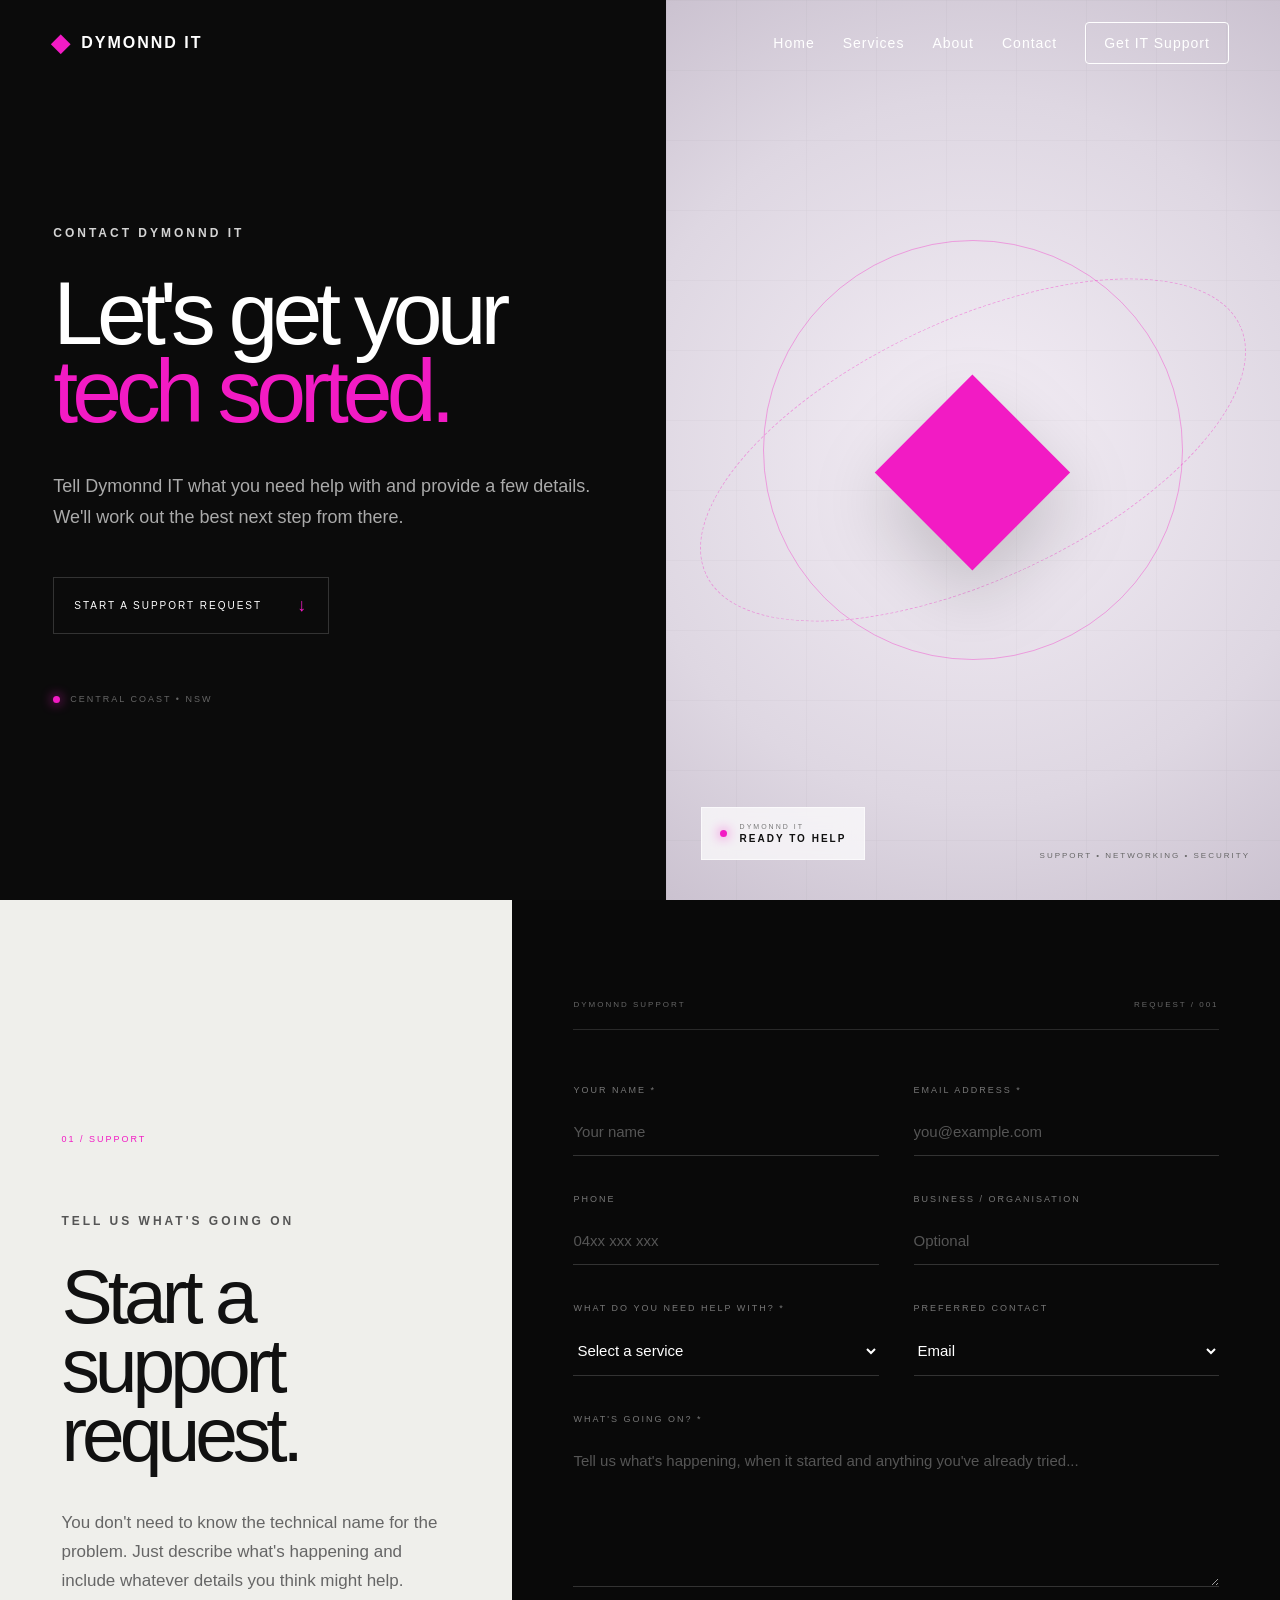
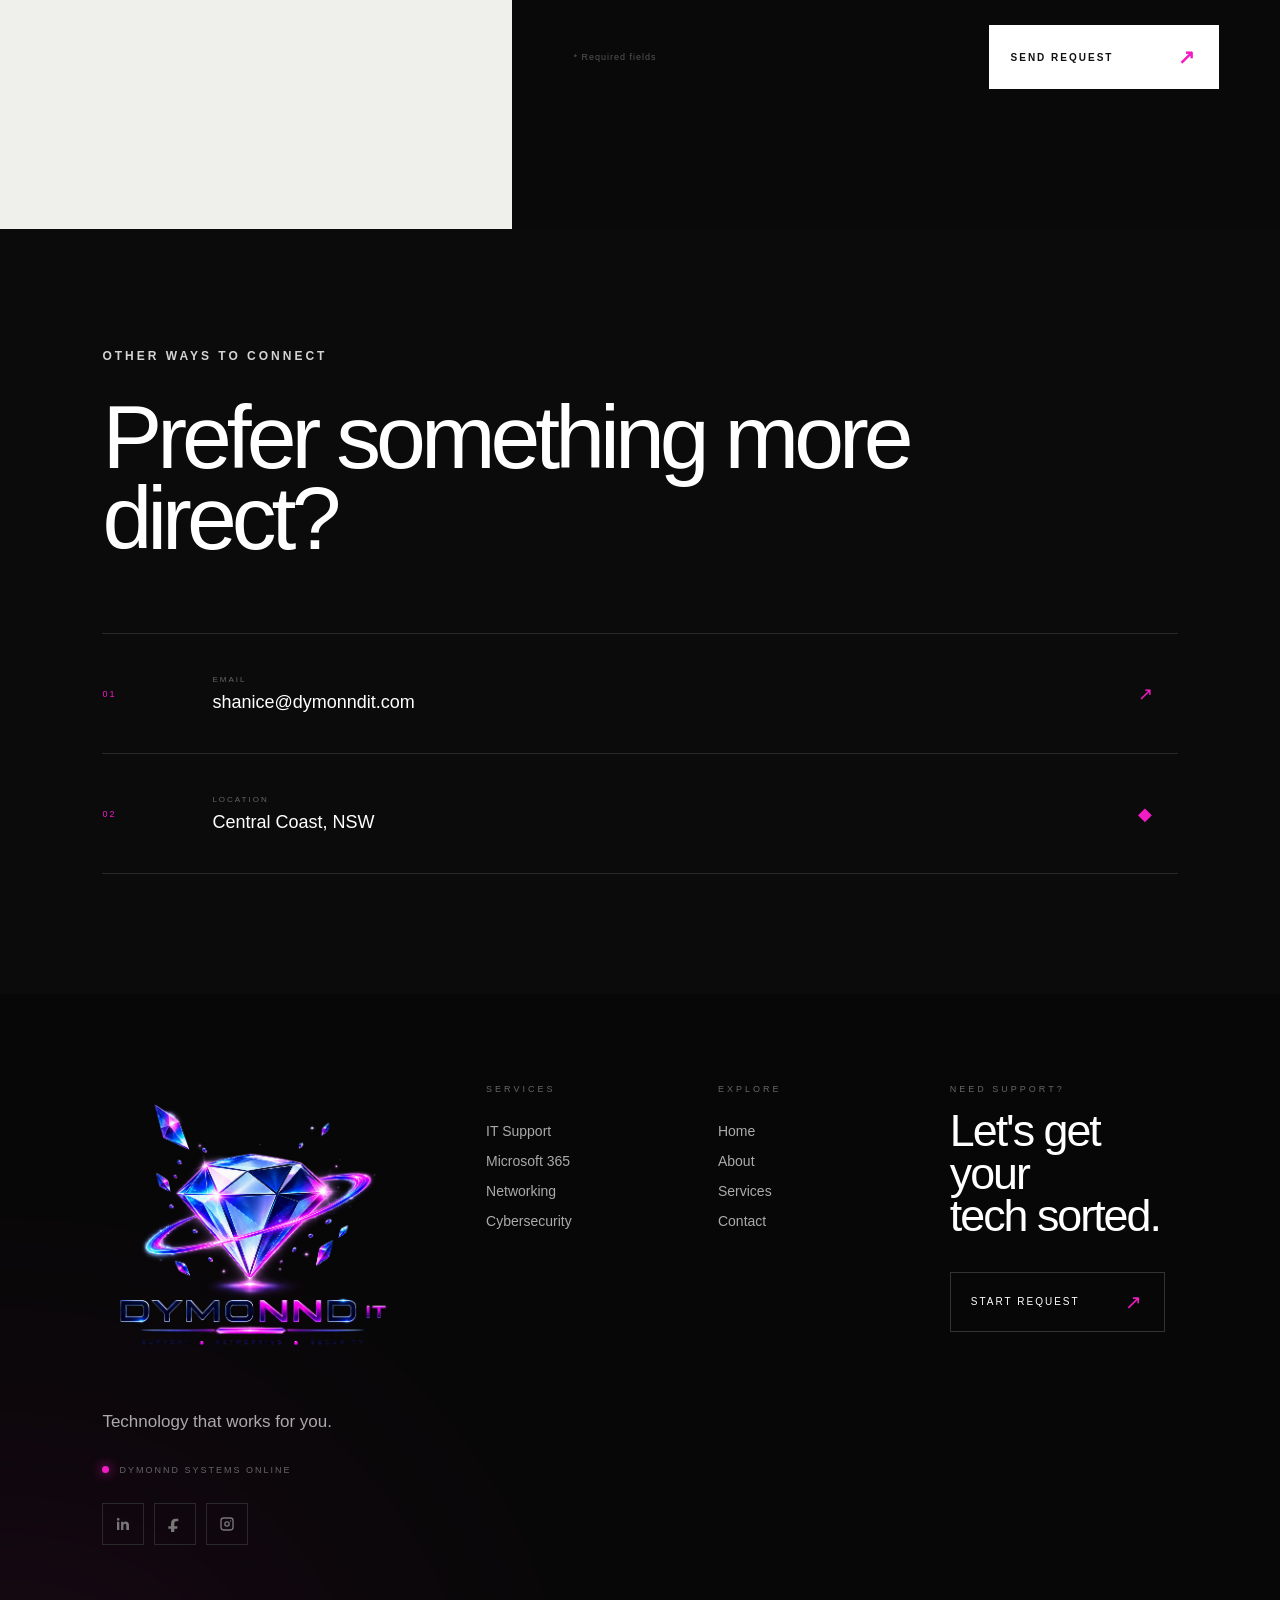
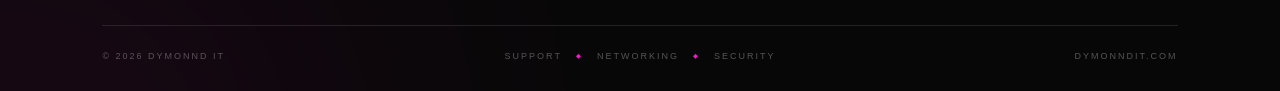
==== commit e35c564a: "Update contact email address to shanice@dymonndit.com" ====
--- a/contact.html
+++ b/contact.html
@@ -526,7 +526,7 @@
 
 
                 <a
-                    href="mailto:hello@dymonndit.com"
+                    href="mailto:shanice@dymonndit.com"
                     class="contact-option"
                 >
 
@@ -539,7 +539,7 @@
                         </small>
 
                         <strong>
-                            hello@dymonndit.com
+                            shanice@dymonndit.com
                         </strong>
 
                     </div>
